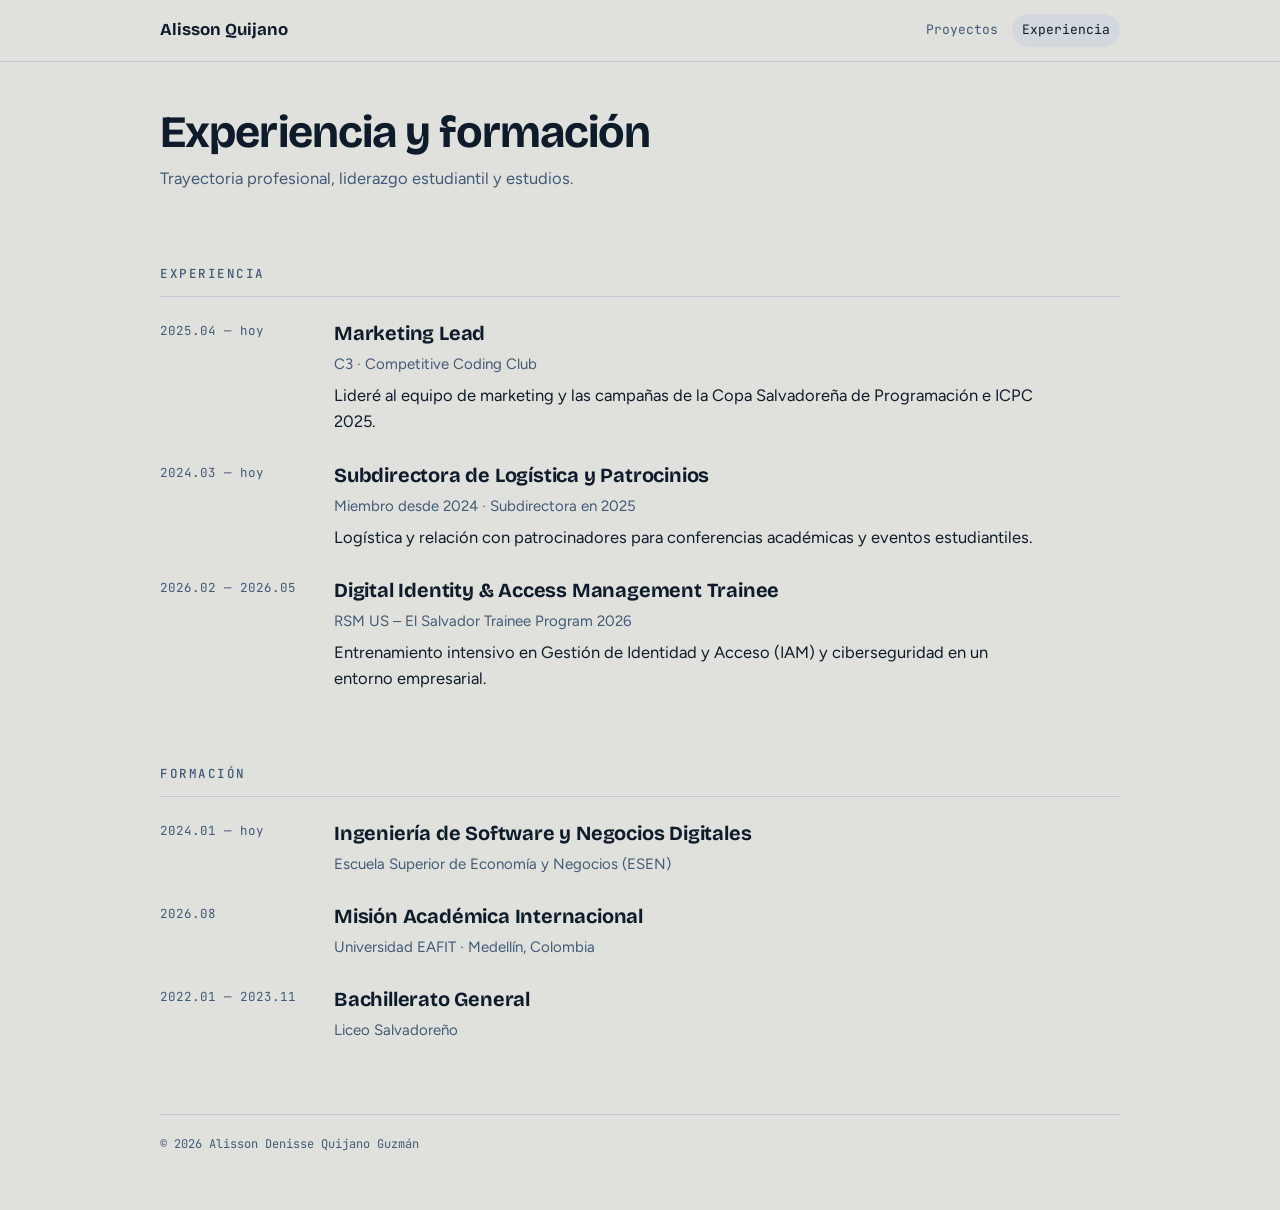
==== experiencia.html @ db88351d "Cambios personalizados" ====
<!doctype html>
<html lang="es">
<head>
<meta charset="utf-8">
<meta name="viewport" content="width=device-width, initial-scale=1">
<title>Experiencia · Alisson Quijano</title>
<meta name="description" content="Portafolio de Alisson Quijano, estudiante de Ingeniería de Software y Negocios Digitales en ESEN.">
<meta property="og:title" content="Alisson Quijano">
<meta property="og:description" content="Proyectos, experiencia y contacto de Alisson Quijano.">
<meta property="og:image" content="img/foto.jpg">

<link rel="preconnect" href="https://fonts.googleapis.com">
<link rel="preconnect" href="https://fonts.gstatic.com" crossorigin>
<link rel="stylesheet" href="https://fonts.googleapis.com/css2?family=Bricolage+Grotesque:opsz,wght@12..96,500;12..96,700&family=Figtree:wght@400;500;600&family=JetBrains+Mono:wght@400;500&display=swap">
<link rel="stylesheet" href="css/styles.css">
</head>
<body>
<nav class="topnav" aria-label="Secciones">
  <div class="topnav-inner">
    <a class="brand" href="index.html">Alisson Quijano</a>
    <ul class="navlinks">
      <li><a href="index.html">Proyectos</a></li>
      <li><a href="experiencia.html" class="active" aria-current="page">Experiencia</a></li>
    </ul>
  </div>
</nav>
<div class="wrap">

  <header class="page-head">
    <h1 class="page-title">Experiencia y formación</h1>
    <p class="page-sub">Trayectoria profesional, liderazgo estudiantil y estudios.</p>
  </header>

  <section id="experiencia" aria-labelledby="h-experiencia">
    <h2 id="h-experiencia">Experiencia</h2>
    <ol class="log">
      <li>
        <span class="date">2025.04 — hoy</span>
        <div class="what">
          <h3>Marketing Lead</h3>
          <span class="org">C3 · Competitive Coding Club</span>
          <p>Lideré al equipo de marketing y las campañas de la Copa Salvadoreña de Programación e ICPC 2025.</p>
        </div>
      </li>
      <li>
        <span class="date">2024.03 — hoy</span>
        <div class="what">
          <h3>Subdirectora de Logística y Patrocinios</h3>
          <span class="org">Miembro desde 2024 · Subdirectora en 2025</span>
          <p>Logística y relación con patrocinadores para conferencias académicas y eventos estudiantiles.</p>
        </div>
      </li>      <li>
        <span class="date">2026.02 — 2026.05</span>
        <div class="what">
          <h3>Digital Identity &amp; Access Management Trainee</h3>
          <span class="org">RSM US – El Salvador Trainee Program 2026</span>
          <p>Entrenamiento intensivo en Gestión de Identidad y Acceso (IAM) y ciberseguridad en un entorno empresarial.</p>
        </div>
      </li>
    </ol>
  </section>

  <section id="formacion" aria-labelledby="h-formacion">
    <h2 id="h-formacion">Formación</h2>
    <ol class="log">
      <li>
        <span class="date">2024.01 — hoy</span>
        <div class="what">
          <h3>Ingeniería de Software y Negocios Digitales</h3>
          <span class="org">Escuela Superior de Economía y Negocios (ESEN)</span>
        </div>
      </li>
      <li>
        <span class="date">2026.08</span>
        <div class="what">
          <h3>Misión Académica Internacional</h3>
          <span class="org">Universidad EAFIT · Medellín, Colombia</span>
        </div>
      </li>
      <li>
        <span class="date">2022.01 — 2023.11</span>
        <div class="what">
          <h3>Bachillerato General</h3>
          <span class="org">Liceo Salvadoreño</span>
        </div>
      </li>
    </ol>
  </section>

  <footer>© 2026 Alisson Denisse Quijano Guzmán</footer>
</div>

<script src="js/main.js"></script>
</body>
</html>
---- css/styles.css ----
/* Layout: una columna estrecha, alineada a la izquierda; fechas en monoespaciada como un log de commits */
:root{
  --bg:#E0E1DD; --surface:#EAEBE7; --fg:#0D1B2A; --muted:#415A77; --line:#BFC6CF;
  --accent:#1B263B; --accent-soft:#D3D8DE; --gold:#415A77;
  --display:"Bricolage Grotesque", "Avenir Next", system-ui, sans-serif;
  --body:"Figtree", "Segoe UI", system-ui, sans-serif;
  --mono:"JetBrains Mono", ui-monospace, "SF Mono", Menlo, monospace;
}
@media (prefers-color-scheme: dark){:root:not([data-theme="light"]){
  --bg:#0D1B2A; --surface:#1B263B; --fg:#E0E1DD; --muted:#778DA9; --line:#2B3B54;
  --accent:#B4C2D4; --accent-soft:#24324A; --gold:#778DA9; color-scheme:dark;}}
:root[data-theme="dark"]{
  --bg:#0D1B2A; --surface:#1B263B; --fg:#E0E1DD; --muted:#778DA9; --line:#2B3B54;
  --accent:#B4C2D4; --accent-soft:#24324A; --gold:#778DA9; color-scheme:dark;}

*{box-sizing:border-box}
[hidden]{display:none!important}
html,body{margin:0}
body{background:var(--bg);color:var(--fg);font-family:var(--body);font-size:16.5px;line-height:1.6;
  padding-left:max(16px, env(safe-area-inset-left, 0px));padding-right:max(16px, env(safe-area-inset-right, 0px));}
.wrap{max-width:960px;margin:0 auto;padding-block:72px 56px;display:flex;flex-direction:column;gap:72px}
a{color:var(--accent);text-decoration:none}
a:hover{text-decoration:underline;text-underline-offset:3px}
a:focus-visible,button:focus-visible{outline:2px solid var(--accent);outline-offset:3px;border-radius:4px}

/* Hero */
.hero{display:flex;flex-direction:column;gap:20px}
.where{font-family:var(--mono);font-size:13px;color:var(--muted);display:flex;flex-wrap:wrap;gap:6px 16px}
.status{display:inline-flex;align-items:center;gap:8px}
.status::before{content:"";width:8px;height:8px;border-radius:50%;background:var(--gold)}
.ident{display:flex;align-items:center;gap:24px;flex-wrap:wrap}
.ident-text{display:flex;flex-direction:column;gap:8px;min-width:0}
.photo{width:120px;height:120px;border-radius:50%;object-fit:cover;border:1px solid var(--line);flex:none}
@media (max-width:480px){.photo{width:96px;height:96px}}
h1{font-family:var(--display);font-weight:700;font-size:clamp(2.4rem, 7vw, 3.6rem);line-height:1.02;letter-spacing:-0.02em;margin:0;text-wrap:balance}
.role{font-family:var(--display);font-weight:500;font-size:1.25rem;color:var(--muted);margin:0}
.bio{max-width:none;margin:0;font-size:17px}
.links{display:flex;flex-wrap:wrap;gap:10px;margin-top:4px}
.btn{font-family:var(--mono);font-size:13.5px;border:1px solid var(--line);background:var(--surface);color:var(--fg);
  padding:8px 14px;border-radius:999px;display:inline-flex;align-items:center;gap:8px;cursor:pointer}
.btn:hover{border-color:var(--accent);text-decoration:none}
.btn.primary{background:var(--accent);color:var(--bg);border-color:var(--accent)}

/* Secciones */
section{display:flex;flex-direction:column;gap:24px}
h2{font-family:var(--mono);font-weight:500;font-size:12.5px;letter-spacing:.12em;text-transform:uppercase;color:var(--muted);
  margin:0;padding-bottom:12px;border-bottom:1px solid var(--line)}
h3{font-family:var(--display);font-weight:700;font-size:1.25rem;letter-spacing:-0.01em;margin:0;line-height:1.25}
p{margin:0}

/* Proyectos */
.projects{display:grid;grid-template-columns:1fr;gap:16px}
@media (min-width:760px){.projects{grid-template-columns:1fr 1fr}.projects>.project:first-child{grid-column:1 / -1}}
.project .tags{margin-top:auto;padding-top:4px}
.log .what p{max-width:65ch}
.project{background:var(--surface);border:1px solid var(--line);border-radius:12px;padding:22px 24px;display:flex;flex-direction:column;gap:10px}
.project-head{display:flex;justify-content:space-between;align-items:baseline;gap:12px;flex-wrap:wrap}
.date{font-family:var(--mono);font-size:12.5px;color:var(--muted);font-variant-numeric:tabular-nums;white-space:nowrap}
.tags{display:flex;flex-wrap:wrap;gap:6px;list-style:none;padding:0;margin:4px 0 0}
.tags li{font-family:var(--mono);font-size:12px;color:var(--accent);background:var(--accent-soft);padding:3px 9px;border-radius:6px}
.project-foot{font-family:var(--mono);font-size:13px;color:var(--muted);display:flex;gap:16px;flex-wrap:wrap;margin-top:2px}
.badge{font-family:var(--mono);font-size:11.5px;color:var(--gold);border:1px solid currentColor;padding:1px 8px;border-radius:999px}
.more{display:grid;grid-template-columns:repeat(auto-fit,minmax(200px,1fr));gap:10px;list-style:none;padding:0;margin:0}
.more a{display:flex;justify-content:space-between;gap:8px;padding:12px 14px;border:1px solid var(--line);border-radius:10px;color:var(--fg);font-size:14.5px}
.more a:hover{border-color:var(--accent);text-decoration:none}
.more span{font-family:var(--mono);font-size:12px;color:var(--muted)}
.sub{font-size:14.5px;color:var(--muted)}

/* Línea de tiempo */
.log{list-style:none;padding:0;margin:0;display:flex;flex-direction:column;gap:28px}
.log li{display:grid;grid-template-columns:150px 1fr;gap:6px 24px}
.log .what{display:flex;flex-direction:column;gap:6px;min-width:0}
.org{color:var(--muted);font-size:15px}
@media (max-width:560px){.log li{grid-template-columns:1fr}}

/* Habilidades y reconocimientos */
.cols{display:grid;grid-template-columns:repeat(auto-fit,minmax(220px,1fr));gap:24px}
.group{display:flex;flex-direction:column;gap:10px}
.group h4{font-family:var(--display);font-weight:500;font-size:1rem;margin:0}
.awards{list-style:none;padding:0;margin:0;display:flex;flex-direction:column;gap:14px}
.awards li{display:grid;grid-template-columns:64px 1fr;gap:16px;align-items:baseline}

/* Contacto */
.contact{display:flex;flex-direction:column;gap:16px}
.contact p{max-width:58ch}
.mails{display:flex;flex-direction:column;gap:12px}
.mail{display:flex;flex-wrap:wrap;align-items:center;gap:10px}
.mail-label{font-family:var(--mono);font-size:12px;letter-spacing:.08em;text-transform:uppercase;color:var(--muted);width:110px}
@media (max-width:480px){.mail-label{width:100%}}
.mail code{font-family:var(--mono);font-size:15px;background:var(--surface);border:1px solid var(--line);padding:8px 12px;border-radius:8px;user-select:all}
footer{font-family:var(--mono);font-size:12px;color:var(--muted);border-top:1px solid var(--line);padding-top:20px}
.project p{font-size:15.5px;line-height:1.55}
.projects>.project:first-child p{max-width:none}
.personal{display:grid;grid-template-columns:1fr;gap:16px}
@media (min-width:760px){.personal{grid-template-columns:repeat(3,1fr)}}
.personal .project{padding:20px}
.personal .project-head{flex-direction:column;align-items:flex-start;gap:4px}

/* Menú fijo */
html{scroll-behavior:smooth}
@media (prefers-reduced-motion:reduce){html{scroll-behavior:auto}}
section,.hero{scroll-margin-top:80px}
.topnav{position:sticky;top:env(safe-area-inset-top,0px);z-index:10;background:var(--bg);border-bottom:1px solid var(--line);
  margin-left:calc(-1 * max(16px, env(safe-area-inset-left, 0px)));margin-right:calc(-1 * max(16px, env(safe-area-inset-right, 0px)));
  padding-left:max(16px, env(safe-area-inset-left, 0px));padding-right:max(16px, env(safe-area-inset-right, 0px))}
.topnav-inner{max-width:960px;margin:0 auto;display:flex;align-items:center;justify-content:space-between;gap:16px;padding-block:14px}
.brand{font-family:var(--display);font-weight:700;font-size:1.05rem;color:var(--fg)}
.brand:hover{text-decoration:none}
.navlinks{list-style:none;margin:0;padding:0;display:flex;gap:4px;overflow-x:auto;scrollbar-width:none}
.navlinks::-webkit-scrollbar{display:none}
.navlinks a{display:block;font-family:var(--mono);font-size:13px;color:var(--muted);padding:6px 10px;border-radius:999px;white-space:nowrap}
.navlinks a:hover{color:var(--fg);text-decoration:none}
.navlinks a.active{color:var(--fg);background:var(--accent-soft)}

.wrap{padding-block:48px 56px}

/* Pestañas de proyectos */
.tabs{display:inline-flex;gap:4px;padding:4px;border:1px solid var(--line);border-radius:999px;background:var(--surface);align-self:flex-start}
.tab{font-family:var(--mono);font-size:13.5px;color:var(--muted);background:transparent;border:0;padding:8px 16px;border-radius:999px;cursor:pointer;display:inline-flex;align-items:center;gap:8px}
.tab:hover{color:var(--fg)}
.tab[aria-selected="true"]{background:var(--accent);color:var(--bg)}
.tab .count{font-size:12px;opacity:.75}
.tab:focus-visible{outline:2px solid var(--accent);outline-offset:3px}

/* Tipo de proyecto */
.title{display:flex;flex-direction:column;gap:6px;min-width:0}
.kind{font-family:var(--mono);font-size:11.5px;font-weight:500;letter-spacing:.1em;text-transform:uppercase;color:var(--muted)}

/* Página de experiencia */
.page-head{display:flex;flex-direction:column;gap:10px}
.page-title{font-size:clamp(2rem,5vw,2.8rem)}
.page-sub{color:var(--muted);margin:0}
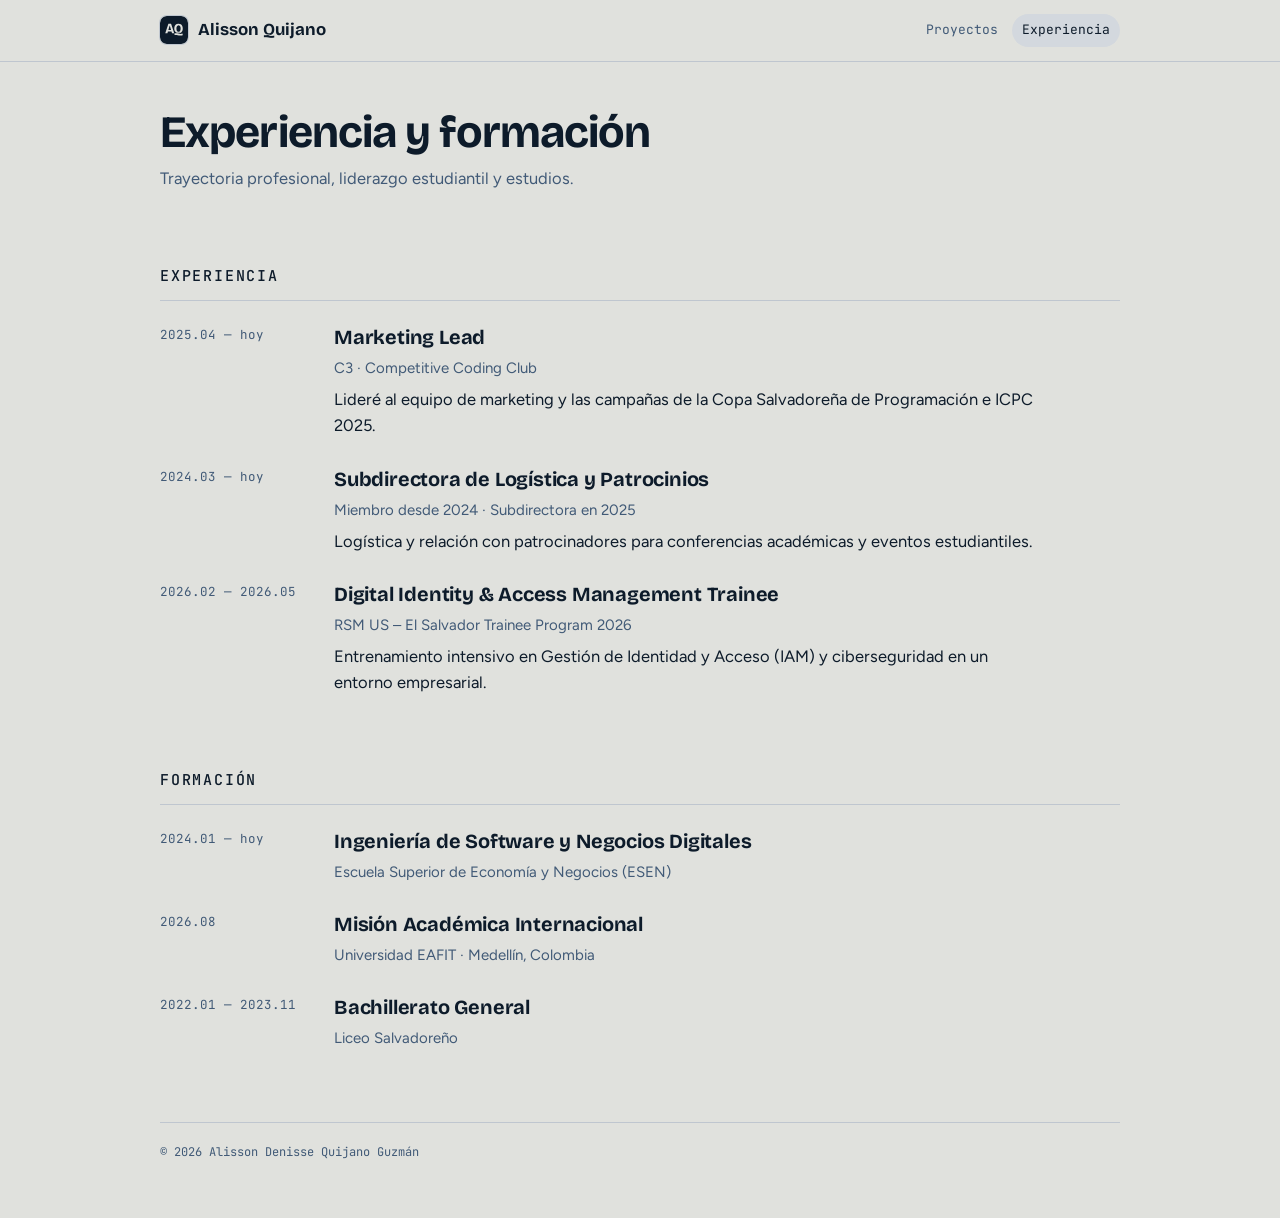
==== commit 02148638: "Implementación de logo" ====
--- a/experiencia.html
+++ b/experiencia.html
@@ -9,6 +9,10 @@
 <meta property="og:description" content="Proyectos, experiencia y contacto de Alisson Quijano.">
 <meta property="og:image" content="img/foto.jpg">
 
+<link rel="icon" href="img/favicon.svg" type="image/svg+xml">
+<link rel="icon" href="img/favicon-32.png" type="image/png" sizes="32x32">
+<link rel="apple-touch-icon" href="img/apple-touch-icon.png">
+<meta name="theme-color" content="#0D1B2A">
 <link rel="preconnect" href="https://fonts.googleapis.com">
 <link rel="preconnect" href="https://fonts.gstatic.com" crossorigin>
 <link rel="stylesheet" href="https://fonts.googleapis.com/css2?family=Bricolage+Grotesque:opsz,wght@12..96,500;12..96,700&family=Figtree:wght@400;500;600&family=JetBrains+Mono:wght@400;500&display=swap">
@@ -17,7 +21,7 @@
 <body>
 <nav class="topnav" aria-label="Secciones">
   <div class="topnav-inner">
-    <a class="brand" href="index.html">Alisson Quijano</a>
+    <a class="brand" href="index.html"><img class="brand-logo" src="img/favicon.svg" alt="" width="28" height="28">Alisson Quijano</a>
     <ul class="navlinks">
       <li><a href="index.html">Proyectos</a></li>
       <li><a href="experiencia.html" class="active" aria-current="page">Experiencia</a></li>
--- a/css/styles.css
+++ b/css/styles.css
@@ -43,7 +43,7 @@
 
 /* Secciones */
 section{display:flex;flex-direction:column;gap:24px}
-h2{font-family:var(--mono);font-weight:500;font-size:12.5px;letter-spacing:.12em;text-transform:uppercase;color:var(--muted);
+h2{font-family:var(--mono);font-weight:500;font-size:15px;letter-spacing:.12em;text-transform:uppercase;color:var(--fg);
   margin:0;padding-bottom:12px;border-bottom:1px solid var(--line)}
 h3{font-family:var(--display);font-weight:700;font-size:1.25rem;letter-spacing:-0.01em;margin:0;line-height:1.25}
 p{margin:0}
@@ -130,3 +130,7 @@
 .page-head{display:flex;flex-direction:column;gap:10px}
 .page-title{font-size:clamp(2rem,5vw,2.8rem)}
 .page-sub{color:var(--muted);margin:0}
+
+/* Logo en la barra */
+.brand{display:inline-flex;align-items:center;gap:10px}
+.brand-logo{width:28px;height:28px;border-radius:7px;flex:none;box-shadow:0 0 0 1px var(--line)}
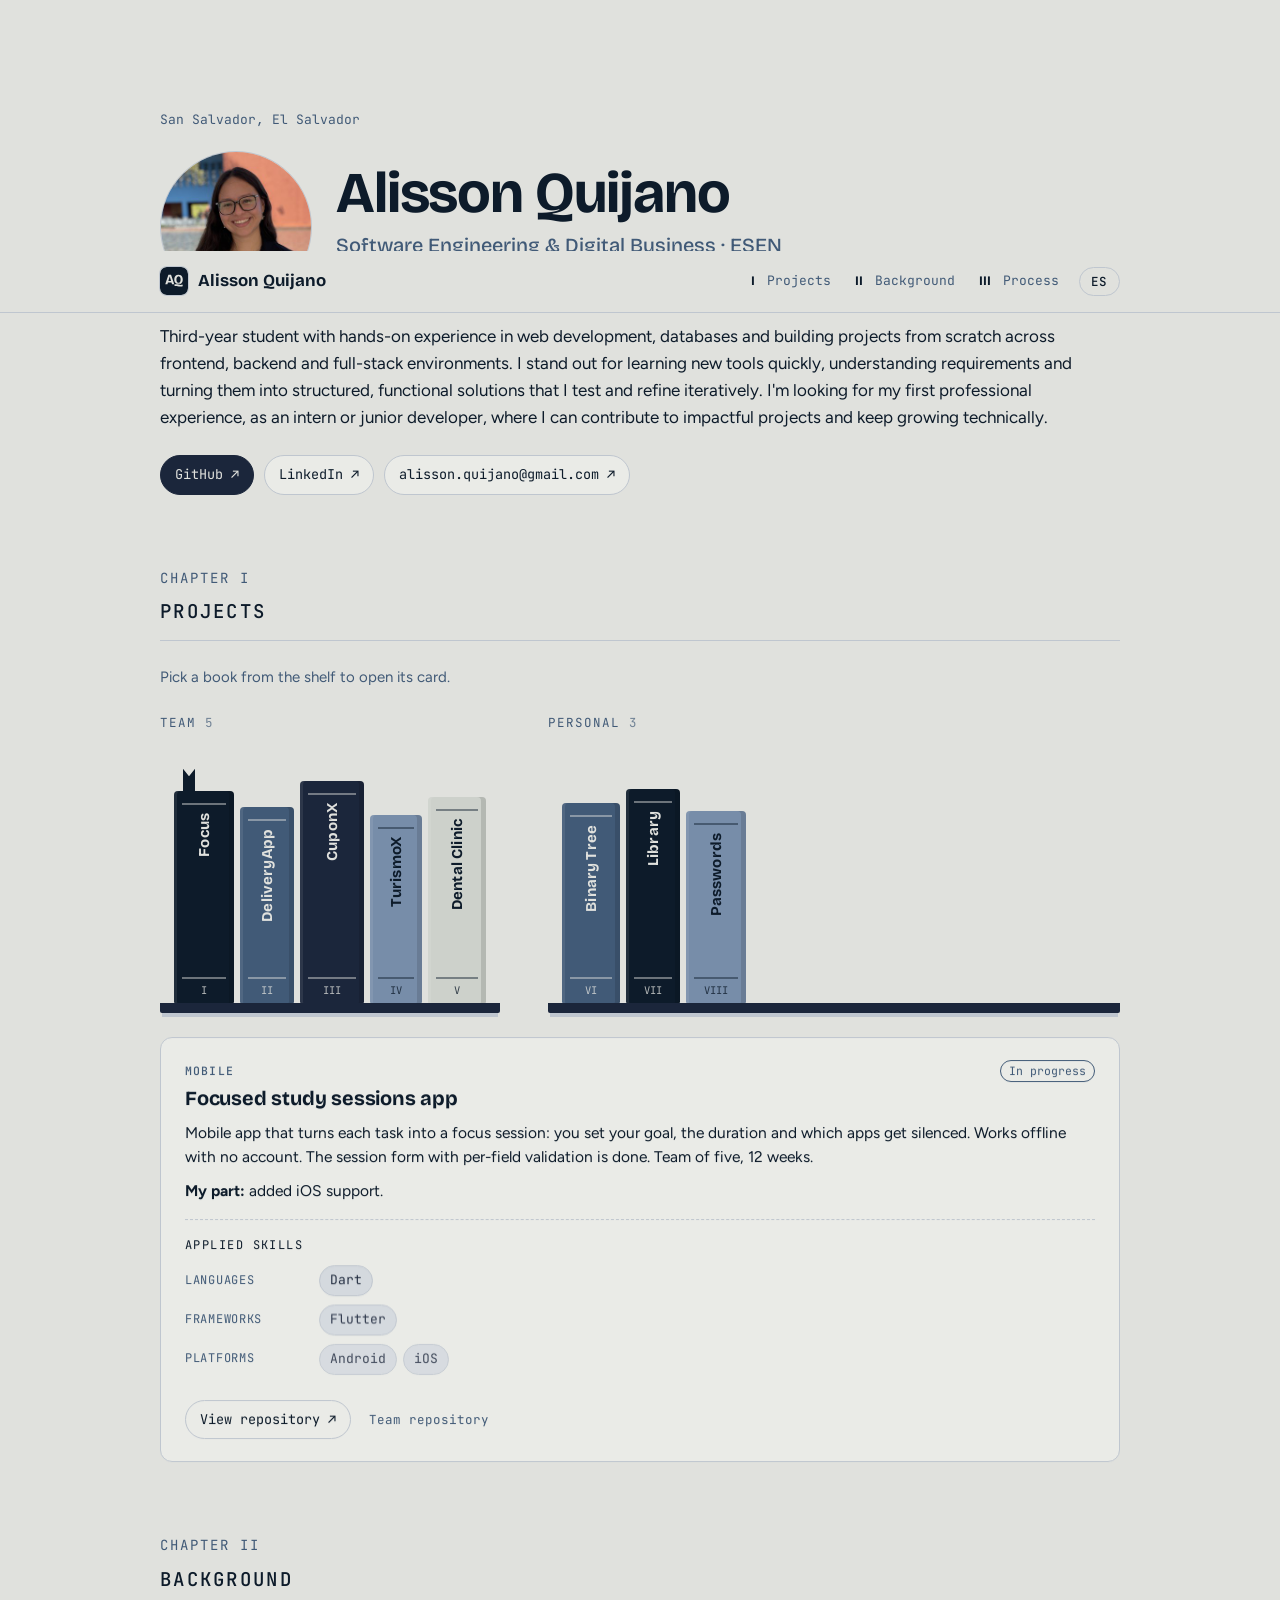
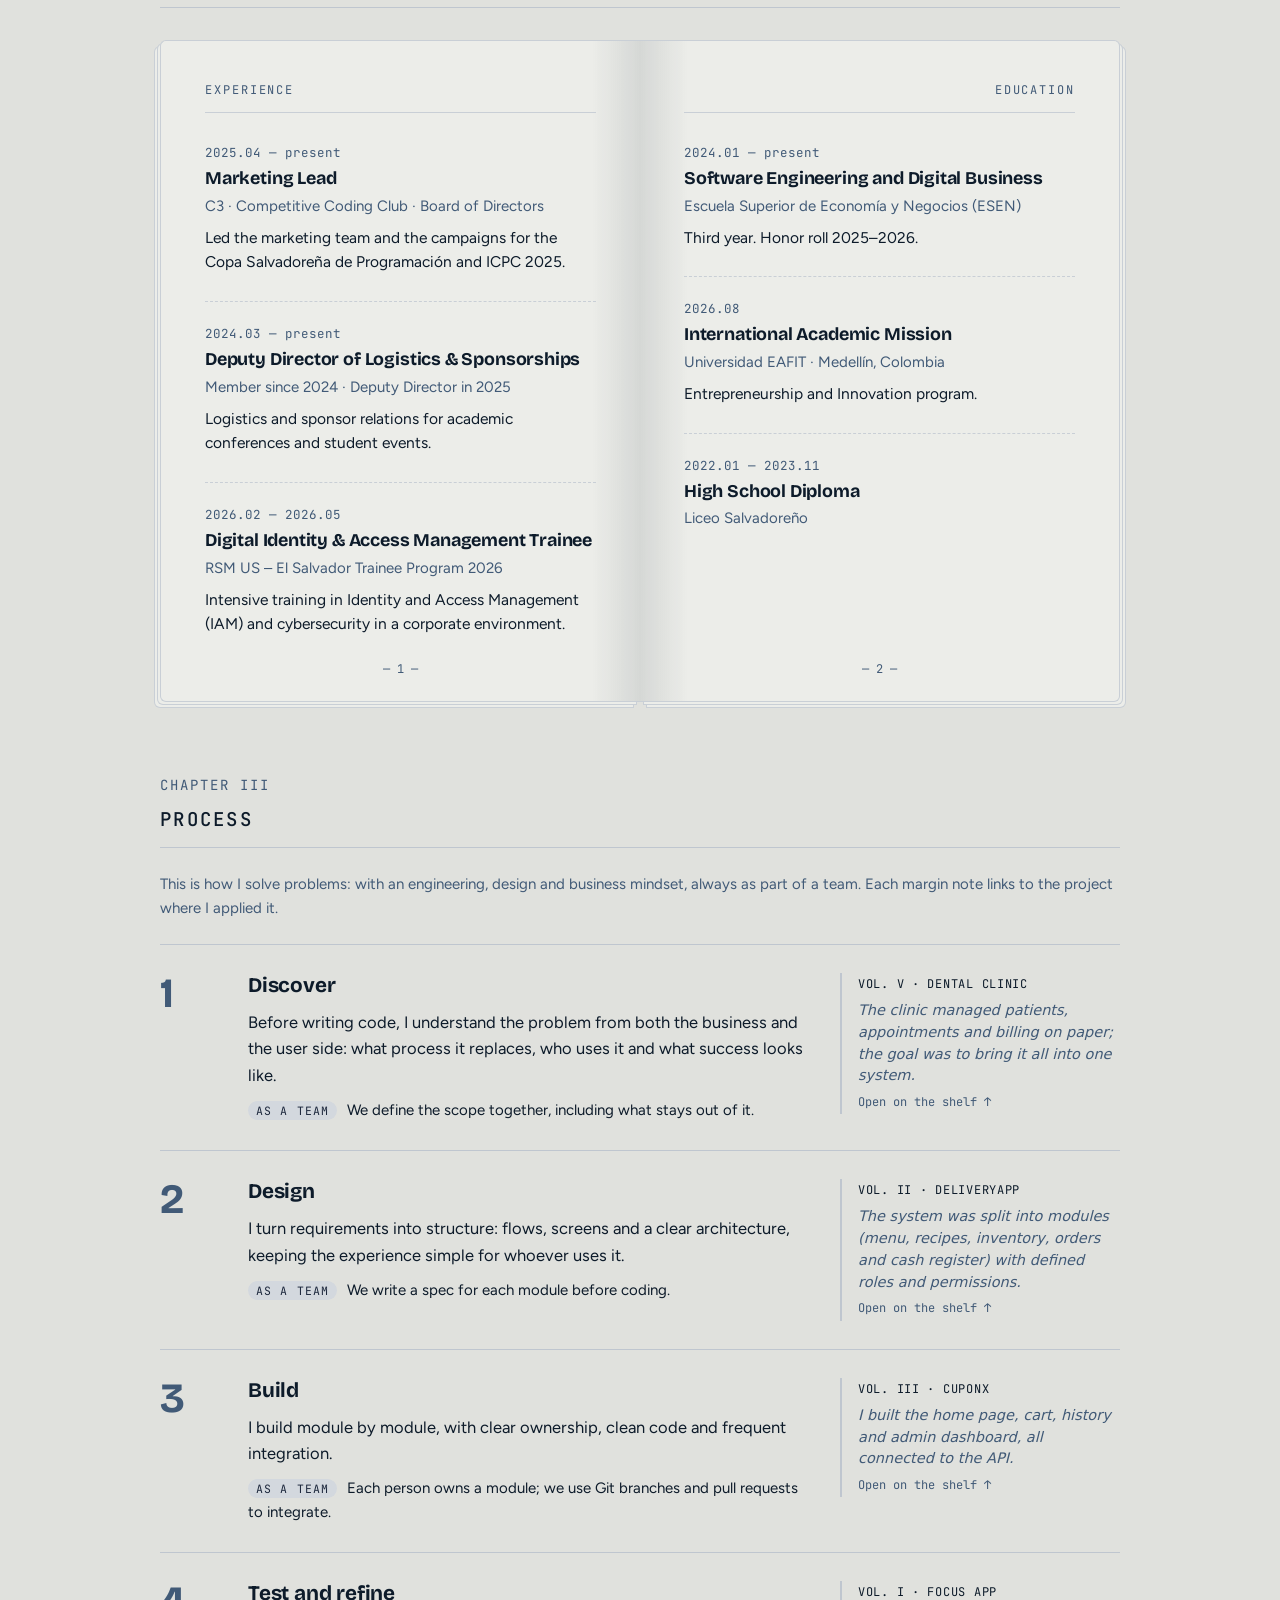
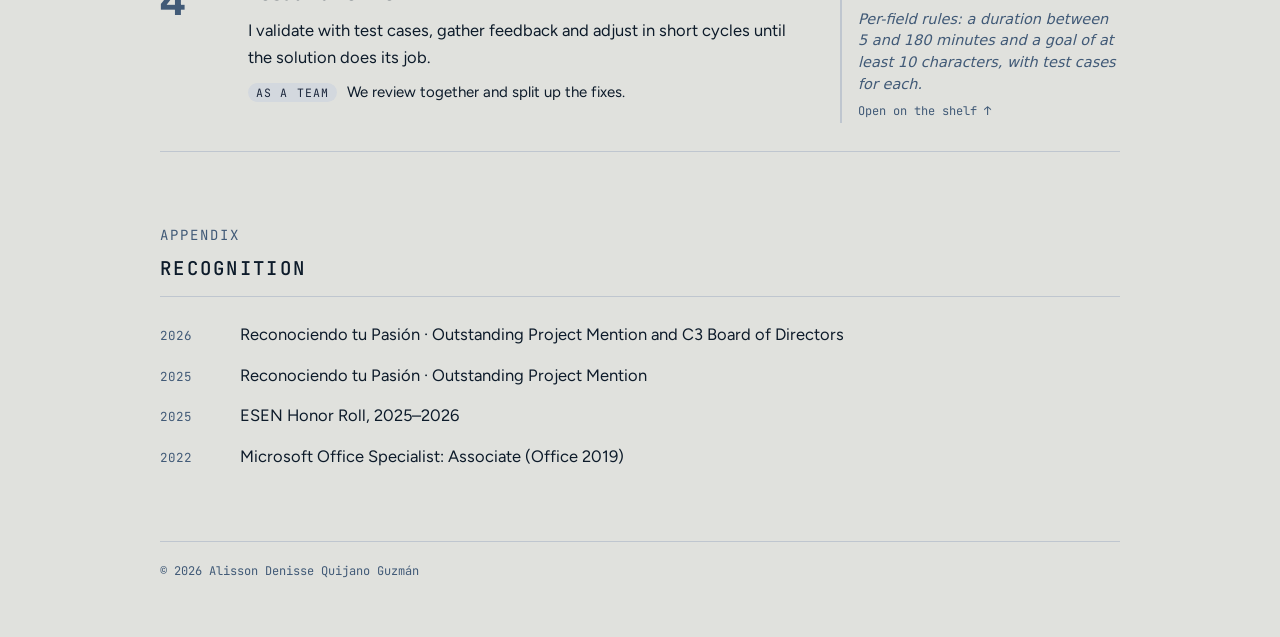
==== commit 2c6ef0ab: "Personalización" ====
--- a/experiencia.html
+++ b/experiencia.html
@@ -2,98 +2,11 @@
 <html lang="es">
 <head>
 <meta charset="utf-8">
-<meta name="viewport" content="width=device-width, initial-scale=1">
-<title>Experiencia · Alisson Quijano</title>
-<meta name="description" content="Portafolio de Alisson Quijano, estudiante de Ingeniería de Software y Negocios Digitales en ESEN.">
-<meta property="og:title" content="Alisson Quijano">
-<meta property="og:description" content="Proyectos, experiencia y contacto de Alisson Quijano.">
-<meta property="og:image" content="img/foto.jpg">
-
-<link rel="icon" href="img/favicon.svg" type="image/svg+xml">
-<link rel="icon" href="img/favicon-32.png" type="image/png" sizes="32x32">
-<link rel="apple-touch-icon" href="img/apple-touch-icon.png">
-<meta name="theme-color" content="#0D1B2A">
-<link rel="preconnect" href="https://fonts.googleapis.com">
-<link rel="preconnect" href="https://fonts.gstatic.com" crossorigin>
-<link rel="stylesheet" href="https://fonts.googleapis.com/css2?family=Bricolage+Grotesque:opsz,wght@12..96,500;12..96,700&family=Figtree:wght@400;500;600&family=JetBrains+Mono:wght@400;500&display=swap">
-<link rel="stylesheet" href="css/styles.css">
+<title>Trayectoria · Alisson Quijano</title>
+<meta http-equiv="refresh" content="0; url=index.html#trayectoria">
+<link rel="canonical" href="index.html#trayectoria">
 </head>
 <body>
-<nav class="topnav" aria-label="Secciones">
-  <div class="topnav-inner">
-    <a class="brand" href="index.html"><img class="brand-logo" src="img/favicon.svg" alt="" width="28" height="28">Alisson Quijano</a>
-    <ul class="navlinks">
-      <li><a href="index.html">Proyectos</a></li>
-      <li><a href="experiencia.html" class="active" aria-current="page">Experiencia</a></li>
-    </ul>
-  </div>
-</nav>
-<div class="wrap">
-
-  <header class="page-head">
-    <h1 class="page-title">Experiencia y formación</h1>
-    <p class="page-sub">Trayectoria profesional, liderazgo estudiantil y estudios.</p>
-  </header>
-
-  <section id="experiencia" aria-labelledby="h-experiencia">
-    <h2 id="h-experiencia">Experiencia</h2>
-    <ol class="log">
-      <li>
-        <span class="date">2025.04 — hoy</span>
-        <div class="what">
-          <h3>Marketing Lead</h3>
-          <span class="org">C3 · Competitive Coding Club</span>
-          <p>Lideré al equipo de marketing y las campañas de la Copa Salvadoreña de Programación e ICPC 2025.</p>
-        </div>
-      </li>
-      <li>
-        <span class="date">2024.03 — hoy</span>
-        <div class="what">
-          <h3>Subdirectora de Logística y Patrocinios</h3>
-          <span class="org">Miembro desde 2024 · Subdirectora en 2025</span>
-          <p>Logística y relación con patrocinadores para conferencias académicas y eventos estudiantiles.</p>
-        </div>
-      </li>      <li>
-        <span class="date">2026.02 — 2026.05</span>
-        <div class="what">
-          <h3>Digital Identity &amp; Access Management Trainee</h3>
-          <span class="org">RSM US – El Salvador Trainee Program 2026</span>
-          <p>Entrenamiento intensivo en Gestión de Identidad y Acceso (IAM) y ciberseguridad en un entorno empresarial.</p>
-        </div>
-      </li>
-    </ol>
-  </section>
-
-  <section id="formacion" aria-labelledby="h-formacion">
-    <h2 id="h-formacion">Formación</h2>
-    <ol class="log">
-      <li>
-        <span class="date">2024.01 — hoy</span>
-        <div class="what">
-          <h3>Ingeniería de Software y Negocios Digitales</h3>
-          <span class="org">Escuela Superior de Economía y Negocios (ESEN)</span>
-        </div>
-      </li>
-      <li>
-        <span class="date">2026.08</span>
-        <div class="what">
-          <h3>Misión Académica Internacional</h3>
-          <span class="org">Universidad EAFIT · Medellín, Colombia</span>
-        </div>
-      </li>
-      <li>
-        <span class="date">2022.01 — 2023.11</span>
-        <div class="what">
-          <h3>Bachillerato General</h3>
-          <span class="org">Liceo Salvadoreño</span>
-        </div>
-      </li>
-    </ol>
-  </section>
-
-  <footer>© 2026 Alisson Denisse Quijano Guzmán</footer>
-</div>
-
-<script src="js/main.js"></script>
+<p>La trayectoria ahora está en la página principal: <a href="index.html#trayectoria">ir a Trayectoria</a>.</p>
 </body>
 </html>
